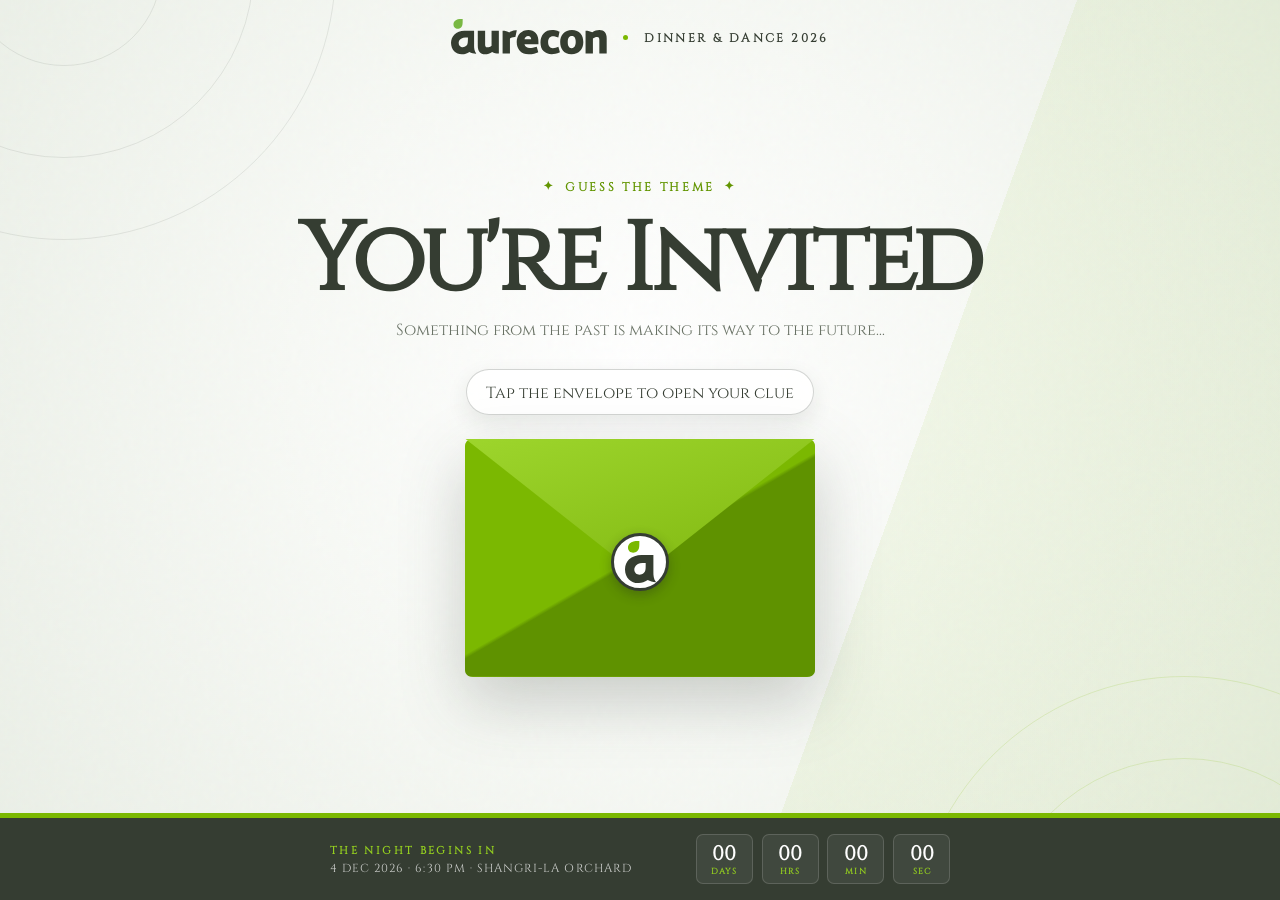
==== index.html @ cb7e3a06 "Add files via upload" ====
<!doctype html>
<html lang="en">
  <head>
    <meta charset="UTF-8" />
    <meta name="viewport" content="width=device-width, initial-scale=1" />
    <meta name="theme-color" content="#353d32" />
    <meta name="description" content="Open the clue and guess the theme for Aurecon's Dinner & Dance on 4 December 2026." />
    <title>Aurecon D&amp;D 2026 — You're Invited</title>
    <link rel="icon" href="./favicon.svg" type="image/svg+xml" />
    <link rel="stylesheet" href="./styles.css" />
  </head>
  <body>
    <main class="invite-shell">
      <div class="grain" aria-hidden="true"></div>
      <div class="orb orb-one" aria-hidden="true"></div>
      <div class="orb orb-two" aria-hidden="true"></div>

      <header class="masthead">
        <span class="logo-crop"><img src="./assets/aurecon-wordmark.svg" alt="Aurecon" /></span>
        <span class="mast-dot" aria-hidden="true"></span>
        <span>DINNER &amp; DANCE 2026</span>
      </header>

      <section class="stage" aria-label="Dinner and Dance invitation">
        <div class="eyebrow">
          <span aria-hidden="true">✦</span> GUESS THE THEME <span aria-hidden="true">✦</span>
        </div>
        <h1>You're Invited</h1>
        <p class="intro">Something from the past is making its way to the future...</p>

        <button class="open-prompt" id="openPrompt" type="button">Tap the envelope to open your clue</button>

        <button class="envelope-wrap" id="envelope" type="button" aria-label="Open invitation">
          <span class="invitation-card">
            <span class="mini-label">YOU'RE INVITED</span>
            <strong>GUESS THE<br />THEME</strong>
            <span class="card-year">WATCH THE CLUE · 2026</span>
          </span>
          <span class="envelope-back" aria-hidden="true"></span>
          <span class="flap" aria-hidden="true"></span>
          <span class="envelope-front" aria-hidden="true"></span>
          <span class="seal" aria-hidden="true"><img src="./assets/aurecon-mark.svg" alt="" /></span>
        </button>
      </section>

      <footer class="countdown-bar">
        <div class="countdown-info">
          <strong>THE NIGHT BEGINS IN</strong>
          <span>4 DEC 2026 · 6:30 PM · SHANGRI-LA ORCHARD</span>
        </div>
        <div class="countdown" data-countdown aria-live="off">
          <div class="countdown-unit"><strong data-unit="days">00</strong><span>DAYS</span></div>
          <div class="countdown-unit"><strong data-unit="hours">00</strong><span>HRS</span></div>
          <div class="countdown-unit"><strong data-unit="minutes">00</strong><span>MIN</span></div>
          <div class="countdown-unit"><strong data-unit="seconds">00</strong><span>SEC</span></div>
        </div>
      </footer>
    </main>

    <div class="modal-backdrop" id="videoModal" role="dialog" aria-modal="true" aria-labelledby="videoTitle" hidden>
      <div class="video-modal">
        <button class="close-button" id="closeVideo" type="button" aria-label="Close video">×</button>
        <div class="video-frame">
          <video id="clueVideo" src="./assets/invite-video.mp4" title="Guess the theme video clue" controls playsinline preload="metadata"></video>
        </div>

        <div class="modal-countdown">
          <span class="modal-countdown-label">THE NIGHT BEGINS IN</span>
          <div class="countdown countdown-compact" data-countdown aria-live="off">
            <div class="countdown-unit"><strong data-unit="days">00</strong><span>DAYS</span></div>
            <div class="countdown-unit"><strong data-unit="hours">00</strong><span>HRS</span></div>
            <div class="countdown-unit"><strong data-unit="minutes">00</strong><span>MIN</span></div>
            <div class="countdown-unit"><strong data-unit="seconds">00</strong><span>SEC</span></div>
          </div>
        </div>

        <div class="details">
          <span class="details-kicker">SAVE THE DATE</span>
          <h2 id="videoTitle">Aurecon D&amp;D 2026</h2>
          <div class="details-grid">
            <p><span class="detail-icon" aria-hidden="true">◇</span><span><small>WHEN</small>4 December 2026 · 6:30 PM</span></p>
            <p><span class="detail-icon" aria-hidden="true">⌖</span><span><small>WHERE</small>Shangri-La Orchard</span></p>
          </div>
          <p class="coming-soon">Think you know the theme? Keep your guess ready — RSVP information is coming soon.</p>
          <button class="replay" id="replay" type="button"><span aria-hidden="true">↻</span> Replay from the start</button>
        </div>
      </div>
    </div>

    <script src="./script.js"></script>
  </body>
</html>
---- styles.css ----
@font-face {
  font-family: "Cinzel";
  src: url("./assets/cinzel-regular.otf") format("opentype");
  font-weight: 400;
  font-style: normal;
  font-display: swap;
}

:root {
  --charcoal: #353d32;
  --dark: #20271f;
  --green: #7bb801;
  --bright-green: #94cf1f;
  --mist: #eef2ea;
  --white: #fff;
}

* { box-sizing: border-box; }
html, body { margin: 0; min-height: 100%; }
body { background: var(--mist); color: var(--charcoal); font-family: "Cinzel", Georgia, serif; }
body.modal-open { overflow: hidden; }
button { font: inherit; }
[hidden] { display: none !important; }

.invite-shell {
  min-height: 100svh;
  position: relative;
  overflow: hidden;
  display: grid;
  grid-template-rows: auto minmax(430px, 1fr) auto;
  background:
    linear-gradient(110deg, transparent 0 67%, rgba(123,184,1,.07) 67% 100%),
    radial-gradient(circle at 50% 42%, #fff 0, #f7f9f5 42%, #e9eee5 100%);
  isolation: isolate;
}
.grain { position: absolute; inset: 0; z-index: -1; opacity: .08; pointer-events: none; background-image: url("data:image/svg+xml,%3Csvg viewBox='0 0 180 180' xmlns='http://www.w3.org/2000/svg'%3E%3Cfilter id='n'%3E%3CfeTurbulence type='fractalNoise' baseFrequency='.8' numOctaves='3' stitchTiles='stitch'/%3E%3C/filter%3E%3Crect width='100%25' height='100%25' filter='url(%23n)' opacity='.35'/%3E%3C/svg%3E"); }
.orb { position: absolute; width: 34rem; aspect-ratio: 1; border-radius: 50%; border: 1px solid rgba(53,61,50,.1); z-index: -2; }
.orb::before, .orb::after { content: ""; position: absolute; inset: 15%; border-radius: inherit; border: inherit; }
.orb::after { inset: 32%; }
.orb-one { top: -19rem; left: -13rem; }
.orb-two { bottom: -20rem; right: -11rem; border-color: rgba(123,184,1,.16); }

.masthead { min-height: 74px; display: flex; align-items: center; justify-content: center; gap: 1rem; padding: .8rem 1.25rem; font-size: .75rem; font-weight: 700; letter-spacing: .2em; }
.logo-crop { width: 156px; display: flex; align-items: center; flex: none; }
.logo-crop img { display: block; width: 100%; height: auto; }
.mast-dot { width: 5px; height: 5px; flex: none; border-radius: 50%; background: var(--green); }

.stage { display: flex; flex-direction: column; align-items: center; justify-content: center; padding: 1rem 1.25rem 3rem; text-align: center; }
.eyebrow { display: flex; align-items: center; gap: .6rem; color: #629500; font-size: .75rem; font-weight: 800; letter-spacing: .22em; }
h1 { margin: .6rem 0 0; font-size: clamp(3rem, 8vw, 6rem); font-weight: 700; line-height: 1.02; letter-spacing: -.035em; }
.intro { margin: 1rem 0 1.7rem; color: #687164; font-size: 1rem; line-height: 1.55; }
.open-prompt { margin: 0 0 1.5rem; min-height: 46px; padding: .7rem 1.2rem; display: flex; align-items: center; gap: .5rem; border: 1px solid rgba(53,61,50,.22); border-radius: 99px; color: var(--charcoal); background: rgba(255,255,255,.84); cursor: pointer; box-shadow: 0 8px 22px rgba(32,39,31,.09); transition: background .2s, transform .2s, color .2s; }
.open-prompt:hover, .open-prompt:focus-visible { color: white; background: var(--charcoal); transform: translateY(-2px); }

.envelope-wrap { width: min(78vw, 350px); aspect-ratio: 1.47; position: relative; border: 0; padding: 0; cursor: pointer; background: transparent; perspective: 1000px; filter: drop-shadow(0 24px 32px rgba(32,39,31,.22)); }
.envelope-back { position: absolute; inset: 0; border-radius: 8px; background: linear-gradient(135deg, #8dc519, #689d00); }
.flap { position: absolute; inset: 0; z-index: 4; transform-origin: top; transition: transform .65s cubic-bezier(.4,0,.2,1); clip-path: polygon(0 0,100% 0,50% 58%); background: linear-gradient(165deg,#9dd52c,#73aa04); }
.envelope-front { position: absolute; inset: 0; z-index: 3; border-radius: 7px; clip-path: polygon(0 0,50% 55%,100% 0,100% 100%,0 100%); background: linear-gradient(150deg,#7bb801 0 49%,#5f9200 50% 100%); }
.invitation-card { position: absolute; z-index: 2; width: 82%; height: 92%; left: 9%; bottom: 4%; padding: 1.15rem; display: flex; flex-direction: column; align-items: center; justify-content: center; background: white; color: var(--charcoal); border: 2px solid var(--charcoal); box-shadow: 0 10px 20px rgba(32,39,31,.18); opacity: 0; transform: translateY(12%) scale(.96); transition: transform .75s .48s cubic-bezier(.2,.8,.2,1),opacity .01s; }
.invitation-card::before { content: "●"; position: absolute; left: 1rem; top: .75rem; color: var(--green); font-size: 1rem; }
.mini-label, .card-year { font-size: .63rem; font-weight: 800; letter-spacing: .21em; }
.card-year { color: #669901; }
.invitation-card strong { margin: .6rem 0; font-size: 2rem; line-height: .9; letter-spacing: -.055em; }
.seal { position: absolute; z-index: 5; left: 50%; top: 52%; width: 58px; height: 58px; display: grid; place-items: center; overflow: hidden; transform: translate(-50%,-50%); border-radius: 50%; background: white; border: 3px solid var(--charcoal); box-shadow: 0 4px 12px rgba(32,39,31,.32); transition: opacity .3s .1s,transform .3s .1s; }
.seal img { width: 31px; height: 43px; object-fit: contain; }
.is-open .flap { transform: rotateX(180deg); z-index: 1; }
.is-open .invitation-card { opacity: 1; transform: translateY(-76%) scale(1); z-index: 5; transition: transform .75s .48s cubic-bezier(.2,.8,.2,1),opacity .01s .32s; }
.is-open .seal { opacity: 0; transform: translate(-50%,-50%) scale(.5); }

.countdown-bar { display: flex; align-items: center; justify-content: center; gap: clamp(1.4rem,5vw,5rem); padding: 1rem 1.5rem; color: white; background: var(--charcoal); border-top: 5px solid var(--green); }
.countdown-info { display: flex; flex-direction: column; gap: .25rem; }
.countdown-info strong, .modal-countdown-label { font-size: .68rem; letter-spacing: .22em; color: var(--bright-green); }
.countdown-info span { font-size: .73rem; letter-spacing: .09em; color: rgba(255,255,255,.76); }
.countdown { display: flex; align-items: center; gap: .55rem; }
.countdown-unit { min-width: 57px; display: flex; flex-direction: column; align-items: center; padding: .45rem .5rem; border: 1px solid rgba(255,255,255,.15); border-radius: 7px; background: rgba(255,255,255,.06); }
.countdown-unit strong { color: white; font-size: 1.25rem; line-height: 1; font-variant-numeric: tabular-nums; }
.countdown-unit span { margin-top: .25rem; font-size: .53rem; font-weight: 700; letter-spacing: .13em; color: var(--bright-green); }

.modal-backdrop { position: fixed; inset: 0; z-index: 20; display: grid; place-items: center; padding: 1rem; background: rgba(23,28,22,.9); backdrop-filter: blur(14px); animation: fade .35s ease both; }
.video-modal { width: min(920px,100%); max-height: calc(100svh - 2rem); overflow: auto; position: relative; border: 1px solid rgba(148,207,31,.45); border-radius: 18px; background: var(--dark); box-shadow: 0 32px 90px rgba(0,0,0,.5); animation: rise .45s cubic-bezier(.2,.8,.2,1) both; }
.close-button { position: absolute; z-index: 2; top: .75rem; right: .75rem; width: 42px; height: 42px; display: grid; place-items: center; border: 1px solid rgba(255,255,255,.25); border-radius: 50%; color: white; background: rgba(0,0,0,.6); cursor: pointer; font-family: Arial,sans-serif; font-size: 1.7rem; line-height: 1; }
.video-frame { aspect-ratio: 16/9; background: #050605; }
.video-frame video { width: 100%; height: 100%; display: block; object-fit: contain; }
.modal-countdown { display: flex; align-items: center; justify-content: center; gap: 1.2rem; padding: 1rem 1.25rem; background: #2b3329; border-top: 1px solid rgba(148,207,31,.2); border-bottom: 1px solid rgba(148,207,31,.2); }
.countdown-compact { gap: .4rem; }
.countdown-compact .countdown-unit { min-width: 50px; padding: .35rem .4rem; }
.countdown-compact .countdown-unit strong { font-size: 1.05rem; }
.details { padding: 1.5rem 1.7rem 1.7rem; color: white; }
.details-kicker { color: var(--bright-green); font-size: .68rem; font-weight: 800; letter-spacing: .2em; }
.details h2 { margin: .35rem 0 1.1rem; font-size: clamp(1.8rem,4vw,2.6rem); letter-spacing: -.04em; }
.details-grid { display: grid; grid-template-columns: 1fr 1fr; gap: .75rem; }
.details-grid p { margin: 0; padding: .9rem; display: flex; align-items: center; gap: .75rem; border-radius: 10px; background: rgba(255,255,255,.07); }
.detail-icon { color: var(--bright-green); font-family: Arial,sans-serif; font-size: 1.25rem; }
.details-grid p > span:last-child { display: flex; flex-direction: column; gap: .2rem; font-size: .9rem; }
.details-grid small { font-size: .58rem; font-weight: 800; letter-spacing: .16em; color: rgba(255,255,255,.55); }
.coming-soon { margin: 1.1rem 0; color: rgba(255,255,255,.68); font-size: .9rem; }
.replay { display: inline-flex; align-items: center; gap: .45rem; border: 0; padding: 0; color: var(--bright-green); background: transparent; cursor: pointer; }
@keyframes fade { from { opacity: 0; } }
@keyframes rise { from { opacity: 0; transform: translateY(24px) scale(.97); } }

@media (max-width: 700px) {
  .masthead { min-height: 62px; padding: .55rem .8rem; gap: .65rem; font-size: .58rem; letter-spacing: .14em; }
  .logo-crop { width: 122px; }
  .stage { padding-top: .5rem; padding-bottom: 2rem; }
  .eyebrow { font-size: .63rem; }
  .envelope-wrap { width: min(84vw,320px); }
  .countdown-bar { flex-direction: column; gap: .75rem; padding: .9rem .6rem; text-align: center; }
  .countdown-info span { font-size: .62rem; }
  .countdown { gap: .35rem; }
  .countdown-unit { min-width: 49px; padding: .4rem .3rem; }
  .countdown-unit strong { font-size: 1.05rem; }
  .modal-countdown { flex-direction: column; gap: .65rem; }
  .countdown-compact .countdown-unit { min-width: 45px; }
  .details-grid { grid-template-columns: 1fr; }
  .details { padding: 1.2rem; }
}

@media (prefers-reduced-motion: reduce) {
  *,*::before,*::after { animation-duration: .01ms !important; transition-duration: .01ms !important; }
}
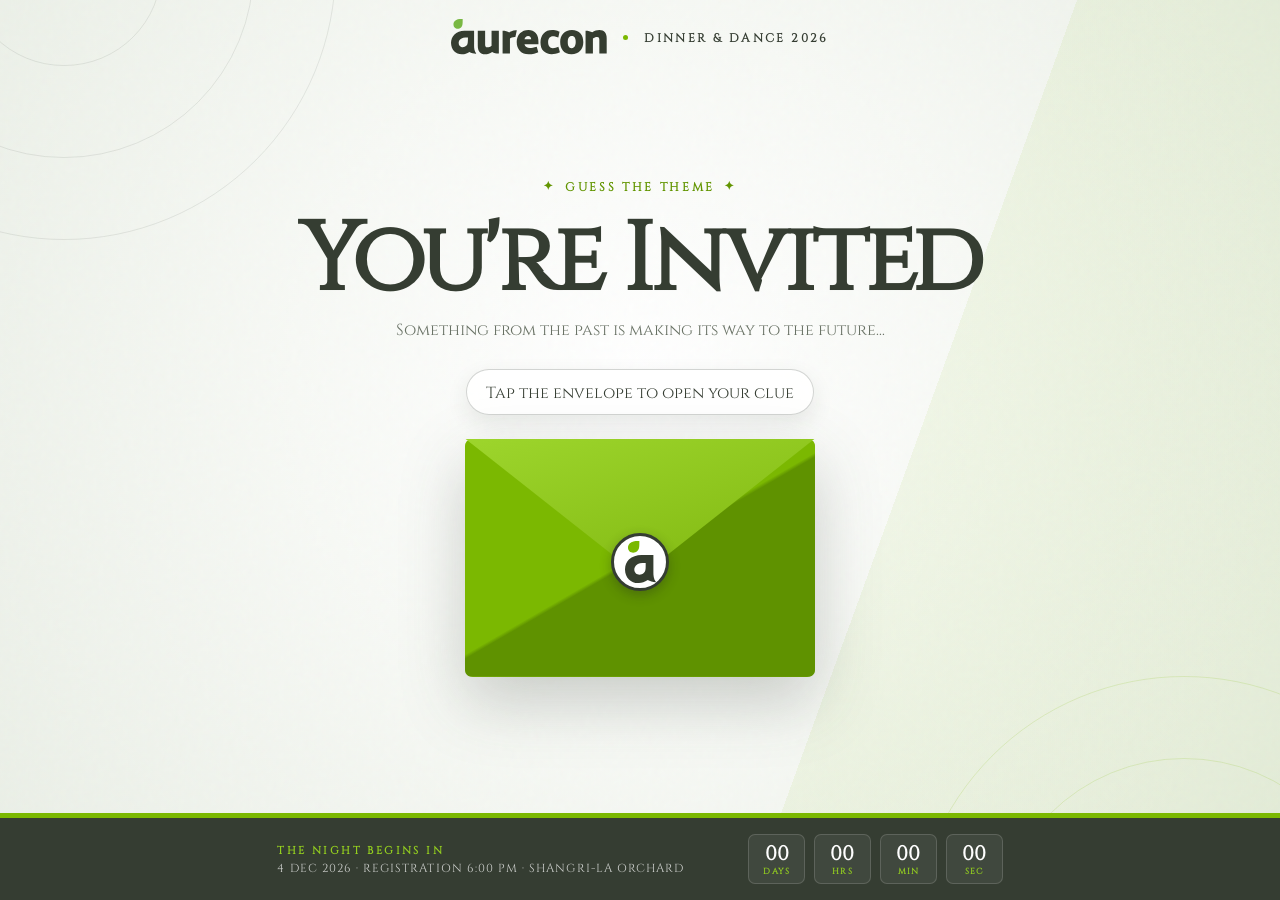
==== commit 6ebf84f6: "Add files via upload" ====
--- a/index.html
+++ b/index.html
@@ -46,7 +46,7 @@
       <footer class="countdown-bar">
         <div class="countdown-info">
           <strong>THE NIGHT BEGINS IN</strong>
-          <span>4 DEC 2026 · 6:30 PM · SHANGRI-LA ORCHARD</span>
+          <span>4 DEC 2026 · REGISTRATION 6:00 PM · SHANGRI-LA ORCHARD</span>
         </div>
         <div class="countdown" data-countdown aria-live="off">
           <div class="countdown-unit"><strong data-unit="days">00</strong><span>DAYS</span></div>
@@ -78,11 +78,19 @@
           <span class="details-kicker">SAVE THE DATE</span>
           <h2 id="videoTitle">Aurecon D&amp;D 2026</h2>
           <div class="details-grid">
-            <p><span class="detail-icon" aria-hidden="true">◇</span><span><small>WHEN</small>4 December 2026 · 6:30 PM</span></p>
-            <p><span class="detail-icon" aria-hidden="true">⌖</span><span><small>WHERE</small>Shangri-La Orchard</span></p>
+            <p><span class="detail-icon" aria-hidden="true">◇</span><span><small>WHEN</small>4 December 2026 · Registration from 6:00 PM</span></p>
+            <p><span class="detail-icon" aria-hidden="true">⌖</span><span><small>WHERE</small><span>Shangri-La Orchard</span><span>22 Orange Grove Rd, Singapore 258350</span></span></p>
           </div>
-          <p class="coming-soon">Think you know the theme? Keep your guess ready — RSVP information is coming soon.</p>
-          <button class="replay" id="replay" type="button"><span aria-hidden="true">↻</span> Replay from the start</button>
+          <p class="coming-soon">Think you know the theme? Keep your guess ready — then confirm your attendance below.</p>
+          <div class="modal-actions">
+            <a
+              class="rsvp-button"
+              href="https://forms.cloud.microsoft/Pages/ResponsePage.aspx?id=sQe9wba3ykee8M9mc12q5rNddavfS6hLgfyf6llaxLJUQUZPN0I1Q0JZUTRMMlJRUzBBWEgxUkw3Uy4u"
+              target="_blank"
+              rel="noopener noreferrer"
+            >Press here to RSVP!</a>
+            <button class="replay" id="replay" type="button"><span aria-hidden="true">↻</span> Replay from the start</button>
+          </div>
         </div>
       </div>
     </div>
--- a/styles.css
+++ b/styles.css
@@ -94,7 +94,10 @@
 .details-grid p > span:last-child { display: flex; flex-direction: column; gap: .2rem; font-size: .9rem; }
 .details-grid small { font-size: .58rem; font-weight: 800; letter-spacing: .16em; color: rgba(255,255,255,.55); }
 .coming-soon { margin: 1.1rem 0; color: rgba(255,255,255,.68); font-size: .9rem; }
-.replay { display: inline-flex; align-items: center; gap: .45rem; border: 0; padding: 0; color: var(--bright-green); background: transparent; cursor: pointer; }
+.modal-actions { display: flex; flex-wrap: wrap; align-items: center; gap: 1rem; }
+.rsvp-button { min-height: 48px; display: inline-flex; align-items: center; justify-content: center; padding: .8rem 1.25rem; border-radius: 9px; color: var(--dark); background: var(--bright-green); box-shadow: 0 8px 24px rgba(148,207,31,.18); font-weight: 700; letter-spacing: .035em; text-decoration: none; transition: background .2s, transform .2s, box-shadow .2s; }
+.rsvp-button:hover, .rsvp-button:focus-visible { background: white; transform: translateY(-2px); box-shadow: 0 10px 28px rgba(255,255,255,.14); }
+.replay { display: inline-flex; align-items: center; gap: .45rem; border: 0; padding: .65rem 0; color: var(--bright-green); background: transparent; cursor: pointer; }
 @keyframes fade { from { opacity: 0; } }
 @keyframes rise { from { opacity: 0; transform: translateY(24px) scale(.97); } }
 
@@ -113,6 +116,9 @@
   .countdown-compact .countdown-unit { min-width: 45px; }
   .details-grid { grid-template-columns: 1fr; }
   .details { padding: 1.2rem; }
+  .modal-actions { align-items: stretch; flex-direction: column; }
+  .rsvp-button { width: 100%; }
+  .replay { justify-content: center; }
 }
 
 @media (prefers-reduced-motion: reduce) {
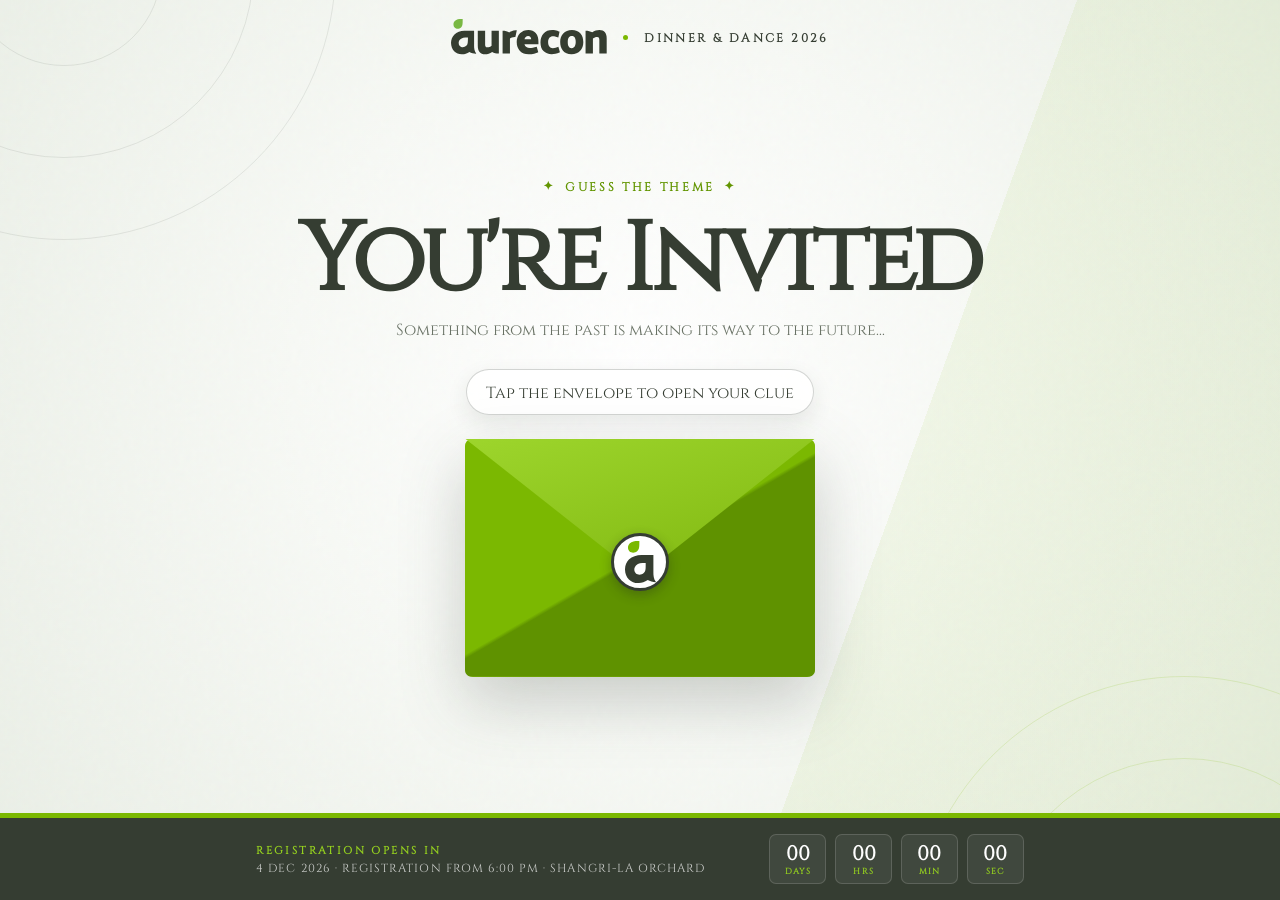
==== commit 9340a300: "Add files via upload" ====
--- a/index.html
+++ b/index.html
@@ -7,7 +7,7 @@
     <meta name="description" content="Open the clue and guess the theme for Aurecon's Dinner & Dance on 4 December 2026." />
     <title>Aurecon D&amp;D 2026 — You're Invited</title>
     <link rel="icon" href="./favicon.svg" type="image/svg+xml" />
-    <link rel="stylesheet" href="./styles.css" />
+    <link rel="stylesheet" href="./styles.css?v=20260909" />
   </head>
   <body>
     <main class="invite-shell">
@@ -45,8 +45,8 @@
 
       <footer class="countdown-bar">
         <div class="countdown-info">
-          <strong>THE NIGHT BEGINS IN</strong>
-          <span>4 DEC 2026 · REGISTRATION 6:00 PM · SHANGRI-LA ORCHARD</span>
+          <strong>REGISTRATION OPENS IN</strong>
+          <span>4 DEC 2026 · REGISTRATION FROM 6:00 PM · SHANGRI-LA ORCHARD</span>
         </div>
         <div class="countdown" data-countdown aria-live="off">
           <div class="countdown-unit"><strong data-unit="days">00</strong><span>DAYS</span></div>
@@ -65,7 +65,7 @@
         </div>
 
         <div class="modal-countdown">
-          <span class="modal-countdown-label">THE NIGHT BEGINS IN</span>
+          <span class="modal-countdown-label">REGISTRATION OPENS IN</span>
           <div class="countdown countdown-compact" data-countdown aria-live="off">
             <div class="countdown-unit"><strong data-unit="days">00</strong><span>DAYS</span></div>
             <div class="countdown-unit"><strong data-unit="hours">00</strong><span>HRS</span></div>
@@ -95,6 +95,6 @@
       </div>
     </div>
 
-    <script src="./script.js"></script>
+    <script src="./script-6pm.js?v=20260909" defer></script>
   </body>
 </html>
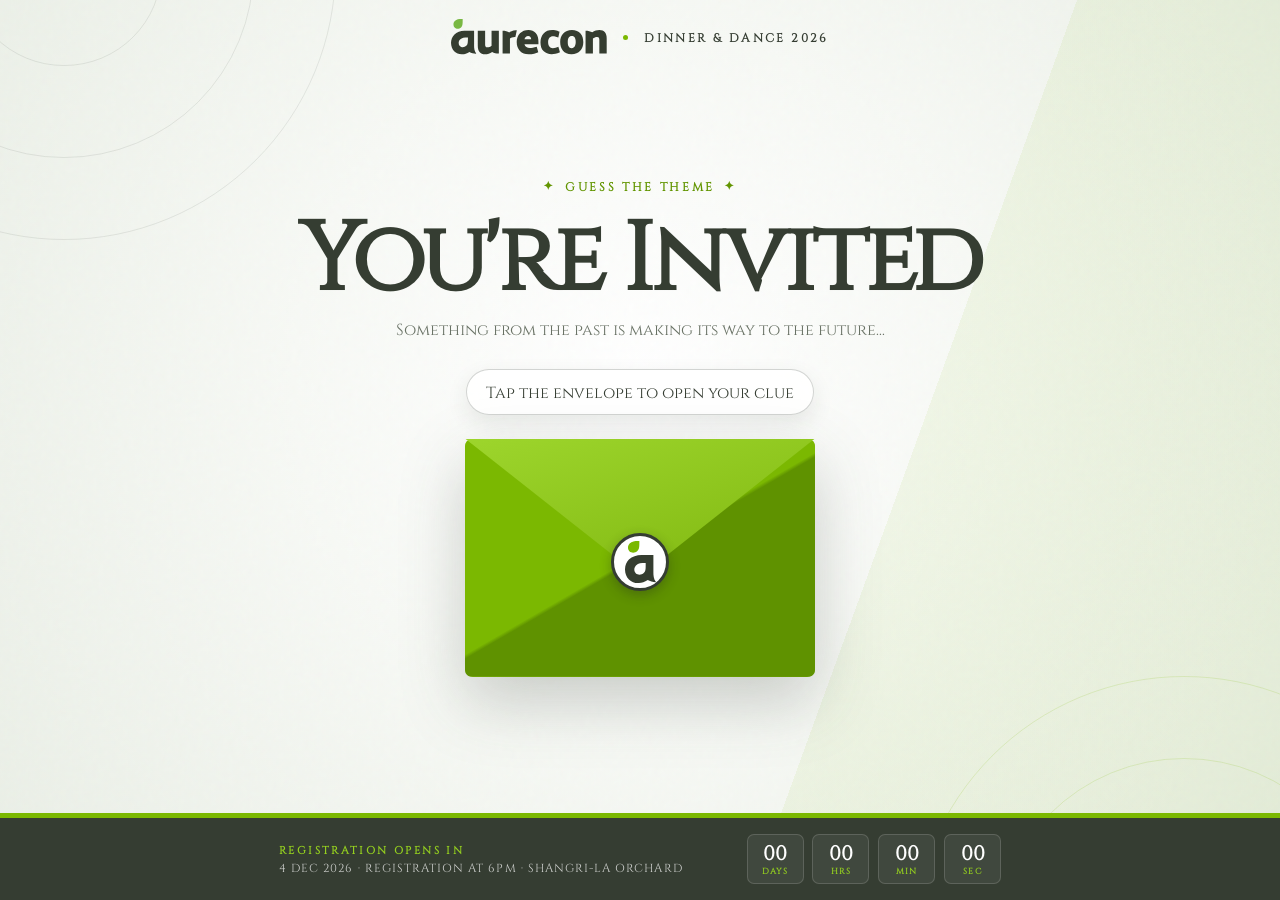
==== commit 2fecb532: "Add files via upload" ====
--- a/index.html
+++ b/index.html
@@ -46,7 +46,7 @@
       <footer class="countdown-bar">
         <div class="countdown-info">
           <strong>REGISTRATION OPENS IN</strong>
-          <span>4 DEC 2026 · REGISTRATION FROM 6:00 PM · SHANGRI-LA ORCHARD</span>
+          <span>4 DEC 2026 · REGISTRATION AT 6PM · SHANGRI-LA ORCHARD</span>
         </div>
         <div class="countdown" data-countdown aria-live="off">
           <div class="countdown-unit"><strong data-unit="days">00</strong><span>DAYS</span></div>
@@ -78,7 +78,7 @@
           <span class="details-kicker">SAVE THE DATE</span>
           <h2 id="videoTitle">Aurecon D&amp;D 2026</h2>
           <div class="details-grid">
-            <p><span class="detail-icon" aria-hidden="true">◇</span><span><small>WHEN</small>4 December 2026 · Registration from 6:00 PM</span></p>
+            <p><span class="detail-icon" aria-hidden="true">◇</span><span><small>WHEN</small>4 December 2026 · Registration at 6PM</span></p>
             <p><span class="detail-icon" aria-hidden="true">⌖</span><span><small>WHERE</small><span>Shangri-La Orchard</span><span>22 Orange Grove Rd, Singapore 258350</span></span></p>
           </div>
           <p class="coming-soon">Think you know the theme? Keep your guess ready — then confirm your attendance below.</p>
